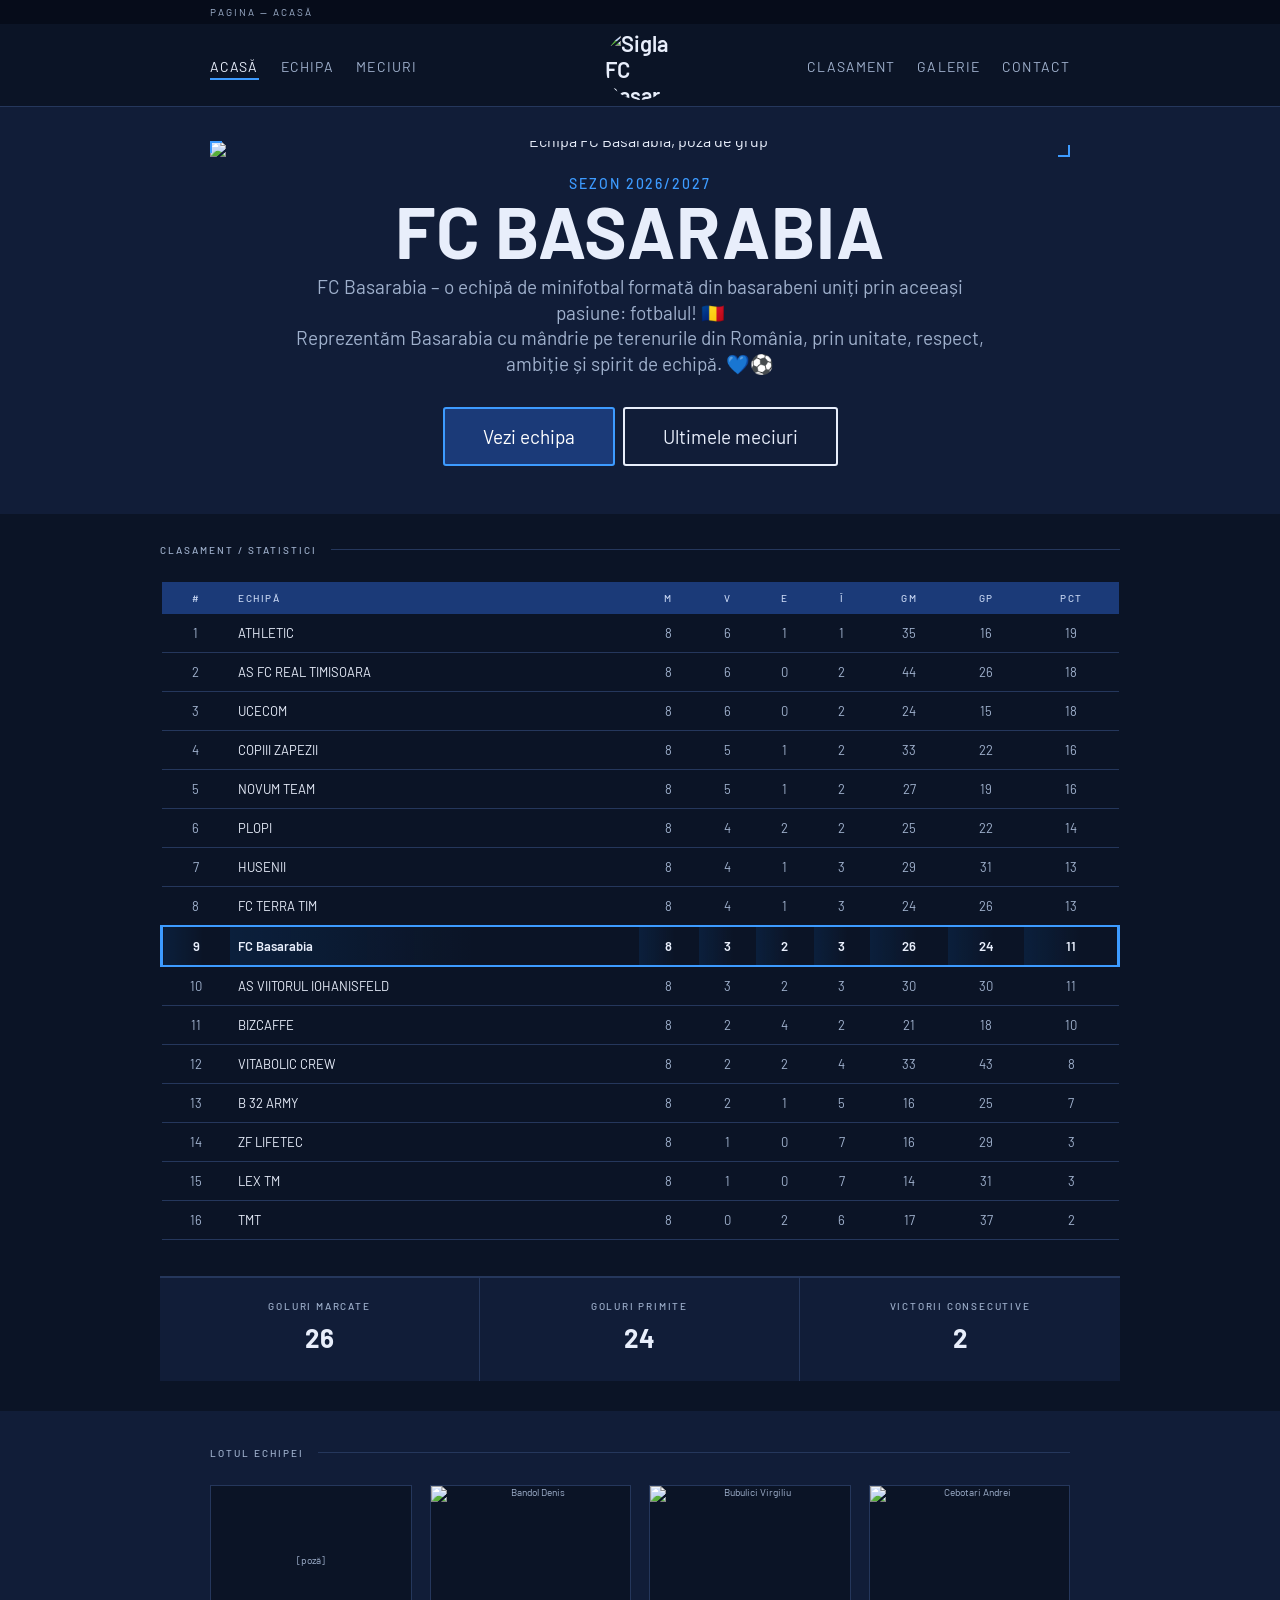
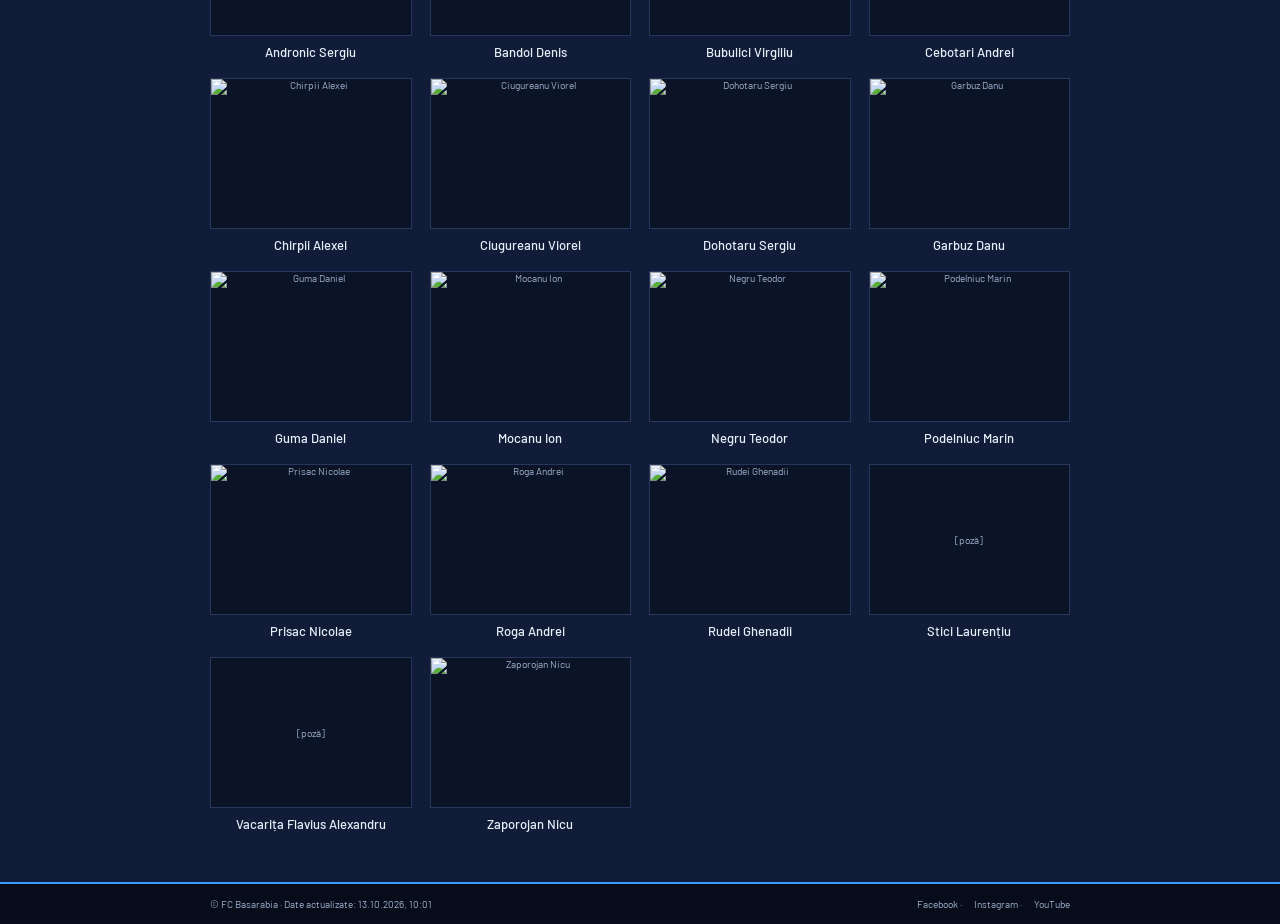
==== index.html @ 9609f5fb "Add files via upload" ====
<!DOCTYPE html>
<html lang="ro">
<head>
<meta charset="utf-8">
<meta name="viewport" content="width=device-width, initial-scale=1, viewport-fit=cover">
<title>FC Basarabia</title>
<link href="https://fonts.googleapis.com/css2?family=Barlow:wght@400;500;600;700&display=swap" rel="stylesheet">
<link rel="stylesheet" href="style.css">
</head>
<body>
<div class="top"><div class="wrap">Pagina — <span id="pn">Acasă</span></div></div>
<header><div class="wrap">
<nav class="l" aria-label="Meniu principal"><a data-n="home" href="#/">Acasă</a><a data-n="echipa" href="#/echipa">Echipa</a><a data-n="meciuri" href="#/meciuri">Meciuri</a></nav>
<a class="brand" href="#/" aria-label="FC Basarabia, pagina Acasă"><img src="img/logo.png" alt="Sigla FC Basarabia"></a>
<nav class="r" aria-label="Meniu secundar"><a data-n="clasament" href="#/clasament">Clasament</a><a data-n="galerie" href="#/galerie">Galerie</a><a data-n="contact" href="#/contact">Contact</a></nav>
</div></header>

<section class="hero" data-p="home"><div class="wrap">
<div class="photo"><img src="img/hero.jpg" alt="Echipa FC Basarabia, poză de grup"></div>
<p class="season">SEZON 2026/2027</p>
<h1>FC Basarabia</h1>
<p class="lead">FC Basarabia – o echipă de minifotbal formată din basarabeni uniți prin aceeași pasiune: fotbalul! 🇷🇴<br>Reprezentăm Basarabia cu mândrie pe terenurile din România, prin unitate, respect, ambiție și spirit de echipă. 💙⚽</p>
<a class="btn p" href="#/echipa">Vezi echipa</a><a class="btn s" href="#/meciuri">Ultimele meciuri</a>
</div></section>

<section class="sec" data-p="home clasament"><div class="wrap" style="max-width:1000px">
<div class="lab">Clasament / Statistici</div>
<div class="scroll"><table><thead><tr><th>#</th><th>ECHIPĂ</th><th>M</th><th>V</th><th>E</th><th>Î</th><th>GM</th><th>GP</th><th>PCT</th></tr></thead><tbody id="tb"></tbody></table></div>
<div class="stats"><div><small>GOLURI MARCATE</small><b id="s-gm">—</b></div><div><small>GOLURI PRIMITE</small><b id="s-gp">—</b></div><div><small>VICTORII CONSECUTIVE</small><b id="s-vc">—</b></div></div>
</div></section>

<section class="sec matches" data-p="meciuri"><div class="wrap" style="max-width:1000px">
<div class="lab">Meciuri / Sezon 2026/2027</div>
<div id="ml"></div>
</div></section>

<section class="squad" data-p="home"><div class="wrap">
<div class="lab">Lotul echipei</div>
<div class="grid" id="gr"></div>
</div></section>

<section class="squad" data-p="echipa"><div class="wrap">
<div class="lab">Lotul echipei</div>
<p class="info" id="ti"></p>
<div id="gp"></div>
</div></section>

<section class="sec" data-p="galerie"><div class="wrap" style="max-width:1000px"><div class="lab">Galerie foto</div><div class="gal" id="gl"></div></div></section>

<section class="sec contact" data-p="contact"><div class="wrap">
<div class="lab">Contact</div>
<h2>Hai în echipă, hai la meci</h2>
<p>Ne găsești pe rețelele sociale. Scrie-ne dacă vrei un meci amical, o colaborare sau doar să ne susții la următorul meci din Liga III-B.</p>
<div class="cg"><a class="cc" href="https://www.facebook.com/fcbasarabia" target="_blank" rel="noopener"><span class="ci"><svg viewBox="0 0 24 24" width="26" height="26" fill="currentColor" aria-hidden="true"><path d="M13.5 22v-8.2h2.8l.5-3.3h-3.3V8.4c0-.9.3-1.6 1.7-1.6H17V3.9c-.3 0-1.3-.1-2.4-.1-2.4 0-4 1.5-4 4.1v2.6H8v3.3h2.6V22h2.9z"/></svg></span><b>Facebook</b><span>/fcbasarabia</span></a><a class="cc" href="https://www.instagram.com/fc__basarabia" target="_blank" rel="noopener"><span class="ci"><svg viewBox="0 0 24 24" width="26" height="26" fill="none" stroke="currentColor" stroke-width="2" aria-hidden="true"><rect x="3" y="3" width="18" height="18" rx="5"/><circle cx="12" cy="12" r="4"/><circle cx="17.5" cy="6.5" r="1.2" fill="currentColor" stroke="none"/></svg></span><b>Instagram</b><span>@fc__basarabia</span></a><a class="cc" href="https://www.youtube.com/@FCBASARABIA" target="_blank" rel="noopener"><span class="ci"><svg viewBox="0 0 24 24" width="26" height="26" fill="currentColor" aria-hidden="true"><path d="M21.6 7.2a2.5 2.5 0 0 0-1.8-1.8C18.2 5 12 5 12 5s-6.2 0-7.8.4A2.5 2.5 0 0 0 2.4 7.2C2 8.8 2 12 2 12s0 3.2.4 4.8a2.5 2.5 0 0 0 1.8 1.8C5.8 19 12 19 12 19s6.2 0 7.8-.4a2.5 2.5 0 0 0 1.8-1.8c.4-1.6.4-4.8.4-4.8s0-3.2-.4-4.8zM10 15V9l5.2 3L10 15z"/></svg></span><b>YouTube</b><span>@FCBASARABIA</span></a></div>
</div></section>

<div class="mo" id="mo" role="dialog" aria-modal="true" aria-labelledby="mn"><div class="bx"><div class="ph" id="mph">[poză]</div><h2 id="mn"></h2><p id="mp"></p><dl><dt>Goluri marcate</dt><dd id="mg"></dd></dl><button id="mc">Închide</button></div></div>
<div class="lb" id="lb" role="dialog" aria-modal="true" aria-label="Galerie foto"><button id="lbx" aria-label="Închide">×</button><button id="lbp" aria-label="Poza anterioară">‹</button><img id="lbi" alt=""><button id="lbn" aria-label="Poza următoare">›</button></div>
<footer><div class="wrap"><span>© FC Basarabia<span id="upd"></span></span><span><a href="https://www.facebook.com/fcbasarabia" target="_blank" rel="noopener">Facebook</a> · <a href="https://www.instagram.com/fc__basarabia" target="_blank" rel="noopener">Instagram</a> · <a href="https://www.youtube.com/@FCBASARABIA" target="_blank" rel="noopener">YouTube</a></span></div></footer>
<script src="data.js"></script>
<script src="script.js"></script>
</body>
</html>
---- style.css ----
:root{color-scheme:dark;--navy:#1b3a78;--blue:#3d9bff;--bg:#111d38;--card:#0b1426;--text:#e8eefb;--muted:#9fb0cc;--line:#25375c;box-sizing:border-box;padding-top:env(safe-area-inset-top,0px);padding-bottom:env(safe-area-inset-bottom,0px)}
*{box-sizing:border-box}html{scroll-behavior:smooth;scroll-padding-top:70px}
body{margin:0;font-family:Barlow,system-ui,sans-serif;background:var(--card);color:var(--text)}
.mono{font-family:'Barlow',sans-serif}
.wrap{max-width:900px;margin:0 auto;padding:0 20px}
.top{background:var(--navy);color:#9db4e0;font:400 10px 'Barlow',sans-serif;letter-spacing:.2em;padding:6px 0;text-transform:uppercase}
header{position:sticky;top:0;background:var(--card);border-bottom:1px solid var(--line);z-index:5}
header .wrap{display:grid;grid-template-columns:1fr auto 1fr;align-items:center;min-height:62px;max-width:900px;padding-top:6px;padding-bottom:6px}
.brand{display:flex;align-items:center;gap:12px;font-weight:600;font-size:22px;color:var(--text);text-decoration:none}
.brand img{width:70px;height:70px;border-radius:50%;display:block}
nav a{font:400 14px 'Barlow',sans-serif;letter-spacing:.08em;text-transform:uppercase;color:var(--muted);text-decoration:none;margin-left:22px;padding-bottom:3px}
nav a:hover,nav a.on{color:var(--text);border-bottom:2px solid var(--blue)}
.hero{background:var(--bg);padding:34px 0 44px;text-align:center}
.photo{position:relative;line-height:0}
.photo img{width:100%;height:auto;display:block}
.photo:before,.photo:after{content:"";position:absolute;width:10px;height:10px;border:2px solid var(--blue)}
.photo:before{top:0;left:0;border-right:0;border-bottom:0}.photo:after{bottom:0;right:0;border-left:0;border-top:0}
.season{font:500 14px 'Barlow',sans-serif;color:var(--blue);letter-spacing:.14em;margin:18px 0 0}
h1{font:700 72px/1 'Barlow',sans-serif;text-transform:uppercase;margin:2px 0 8px;letter-spacing:.01em}
.lead{font-size:19px;line-height:1.35;color:var(--muted);max-width:700px;margin:0 auto 26px}
.btn{display:inline-block;padding:16px 38px;font-size:19px;border-radius:3px;text-decoration:none;border:2px solid var(--navy);margin:4px}
.btn.p{background:var(--navy);color:#fff}.btn.s{color:var(--text);background:transparent;border-color:var(--text)}
.gal{columns:3;column-gap:12px}.gi{display:block;width:100%;margin:0 0 12px;padding:0;border:0;background:var(--bg);cursor:zoom-in;break-inside:avoid}.gi img{width:100%;display:block}.gi:hover img{opacity:.9}.gi:focus-visible{outline:2px solid var(--blue)}
.lb{position:fixed;inset:0;background:rgba(5,12,28,.92);display:none;align-items:center;justify-content:center;z-index:30;padding:16px}.lb.show{display:flex}.lb img{max-width:calc(100% - 120px);max-height:90vh;display:block}.lb button{background:rgba(255,255,255,.14);color:#fff;border:0;font-size:30px;width:48px;height:48px;border-radius:50%;cursor:pointer;position:absolute}#lbp{left:12px}#lbn{right:12px}#lbx{top:12px;right:12px}
@media(max-width:700px){.gal{columns:2}.lb img{max-width:100%}}
.sec{padding:30px 0}[data-p]{display:none}[data-p].show{display:block}
.lab{display:flex;align-items:center;gap:14px;font:500 10px 'Barlow',sans-serif;letter-spacing:.2em;text-transform:uppercase;color:var(--muted);margin-bottom:26px}
.lab:after{content:"";flex:1;height:1px;background:var(--line)}
.scroll{overflow-x:auto}
table{width:100%;border-collapse:collapse;min-width:560px}
th{background:var(--navy);color:#b8c8e8;font:500 10px 'Barlow',sans-serif;letter-spacing:.15em;padding:10px 8px;text-align:center}
th:nth-child(2),td:nth-child(2){text-align:left}
td{padding:11px 8px;border-bottom:1px solid var(--line);font-size:13px;text-align:center;color:var(--muted)}
td:nth-child(2){color:var(--text)}
tr.me td{background:linear-gradient(90deg,rgba(10,132,255,.1),transparent 60%);font-weight:600;color:var(--text)}
tr.me td{border-top:2px solid var(--blue);border-bottom:2px solid var(--blue)}tr.me td:first-child{border-left:3px solid var(--blue)}tr.me td:last-child{border-right:3px solid var(--blue)}
.stats{display:grid;grid-template-columns:repeat(3,1fr);margin-top:36px;background:var(--bg);border-top:2px solid var(--line)}
.stats div{padding:22px 10px 28px;text-align:center;border-right:1px solid var(--line)}.stats div:last-child{border:0}
.stats small{display:block;font:500 10px 'Barlow',sans-serif;letter-spacing:.18em;color:var(--muted);margin-bottom:10px}
.stats b{font-size:26px}
.matches{min-height:200px}
.m{display:grid;grid-template-columns:80px 1fr 64px;gap:12px;align-items:center;padding:13px 0;border-bottom:1px solid var(--line);font-size:15px}
.m small{font:400 11px/1.4 'Barlow',sans-serif;color:var(--muted)}
.m b{font-weight:600}.sc{text-align:center;font:500 15px 'Barlow',sans-serif;padding:5px 0;border-radius:3px;border:1px solid var(--line)}
.sc.V{background:var(--navy);color:#fff;border-color:var(--navy)}.sc.E{background:var(--bg)}.sc.I{color:#b3261e;border-color:#b3261e}
.sc.n{color:var(--muted);font-size:12px}
.sub{font:500 10px 'Barlow',sans-serif;letter-spacing:.18em;text-transform:uppercase;color:var(--muted);margin:26px 0 4px}
.empty{color:var(--muted);padding:20px 0}
.squad{background:var(--bg);padding:36px 0 50px}
.grid{display:grid;grid-template-columns:repeat(4,1fr);gap:18px}
.pl{text-align:center;font-size:12px}
.sub+.grid{margin-bottom:6px}.pl{display:block;width:100%;background:none;border:0;padding:0;font:inherit;color:inherit;cursor:pointer}.pl:hover div,.pl:focus-visible div{border-color:var(--blue)}.pl:focus-visible{outline:2px solid var(--blue);outline-offset:3px}.mo{position:fixed;inset:0;background:rgba(10,31,68,.6);display:none;align-items:center;justify-content:center;padding:20px;z-index:20}.mo.show{display:flex}.bx{background:var(--card);width:100%;max-width:360px;border-top:3px solid var(--blue);padding:20px}.bx .ph{aspect-ratio:1/.75;background:var(--bg);display:grid;place-items:center;color:var(--muted);font:400 11px "Barlow",sans-serif}.bx h2{font:700 34px/1 "Barlow",sans-serif;text-transform:uppercase;margin:16px 0 4px}.bx p{margin:0 0 14px;color:var(--muted);font-size:14px}.bx dl{display:grid;grid-template-columns:1fr auto;margin:0 0 16px;border-top:1px solid var(--line)}.bx dt,.bx dd{margin:0;padding:10px 0;border-bottom:1px solid var(--line);font-size:14px}.bx dd{font-weight:600}.bx button{width:100%;padding:12px;background:var(--navy);color:#fff;border:0;border-radius:3px;font:inherit;cursor:pointer}.pl b{display:block;font-weight:500;font-size:13px}.pl span{display:block;color:var(--muted);font:400 11px "Barlow",sans-serif;min-height:16px;margin-top:2px}.info{color:var(--muted);font-size:14px;line-height:1.7;margin:-8px 0 24px}.info b{color:var(--text);font-weight:500}.pl div img,.bx .ph img{width:100%;height:100%;object-fit:cover;display:block}.pl div{overflow:hidden;aspect-ratio:1/.75;background:var(--card);border:1px solid var(--line);display:grid;place-items:center;color:var(--muted);font:400 10px 'Barlow',sans-serif;margin-bottom:8px}
.contact h2{font:700 44px/1 "Barlow",sans-serif;text-transform:uppercase;margin:0 0 12px}.cg{display:grid;grid-template-columns:repeat(3,1fr);gap:16px;margin-top:28px}.cc{display:flex;flex-direction:column;gap:4px;padding:22px;background:var(--bg);border:1px solid var(--line);border-top:3px solid var(--navy);text-decoration:none;color:var(--text);transition:border-color .15s,transform .15s}.cc:hover,.cc:focus-visible{border-top-color:var(--blue);transform:translateY(-2px)}.cc b{font-weight:600;font-size:18px}.cc>span:last-child{color:var(--muted);font:400 13px "Barlow",sans-serif;overflow-wrap:anywhere}.ci{width:48px;height:48px;border-radius:50%;background:var(--navy);color:#fff;display:grid;place-items:center;margin-bottom:12px}@media(max-width:700px){.cg{grid-template-columns:1fr}}.contact p{color:var(--muted);line-height:1.6;max-width:560px}
.contact a{color:var(--blue)}
footer{background:var(--navy);color:#9db4e0;font:400 10px 'Barlow',sans-serif;border-top:2px solid var(--blue);padding:14px 0 calc(14px + env(safe-area-inset-bottom,0px))}
footer .wrap{display:flex;justify-content:space-between;flex-wrap:wrap;gap:8px}
footer a{color:#9db4e0;text-decoration:none;margin-left:10px}
a:focus-visible{outline:2px solid var(--blue);outline-offset:3px}
@media(max-width:700px){h1{font-size:52px}.lead{font-size:16px}.grid{grid-template-columns:repeat(2,1fr)}nav a{margin-left:12px;font-size:11px}.brand{font-size:17px}.brand img{width:34px;height:34px}.btn{padding:13px 24px;font-size:16px}}
nav.l{justify-self:start}nav.r{justify-self:end}nav.l a{margin:0 22px 0 0}nav.r a{margin:0 0 0 22px}.brand{justify-self:center}
@media(max-width:700px){header .wrap{grid-template-columns:1fr 1fr;grid-template-areas:"b b" "l r";row-gap:4px}.brand{grid-area:b}.brand img{width:56px;height:56px}nav.l{grid-area:l}nav.r{grid-area:r}nav.l a{margin:0 9px 0 0;font-size:11px;letter-spacing:.03em}nav.r a{margin:0 0 0 9px;font-size:11px;letter-spacing:.03em}header .wrap{padding-left:12px;padding-right:12px}}
.top,footer{background:#060c1a}.top,footer,footer a{color:#9fb0cc}.btn.p{border-color:var(--blue)}.sc.I{color:#ff7a70;border-color:#ff7a70}.cc{border-top-color:var(--navy)}.cc:hover,.cc:focus-visible{border-top-color:var(--blue)}th{color:#c7d6f2}.bx button{background:var(--blue);color:#06101f}.lb{background:rgba(2,6,16,.94)}
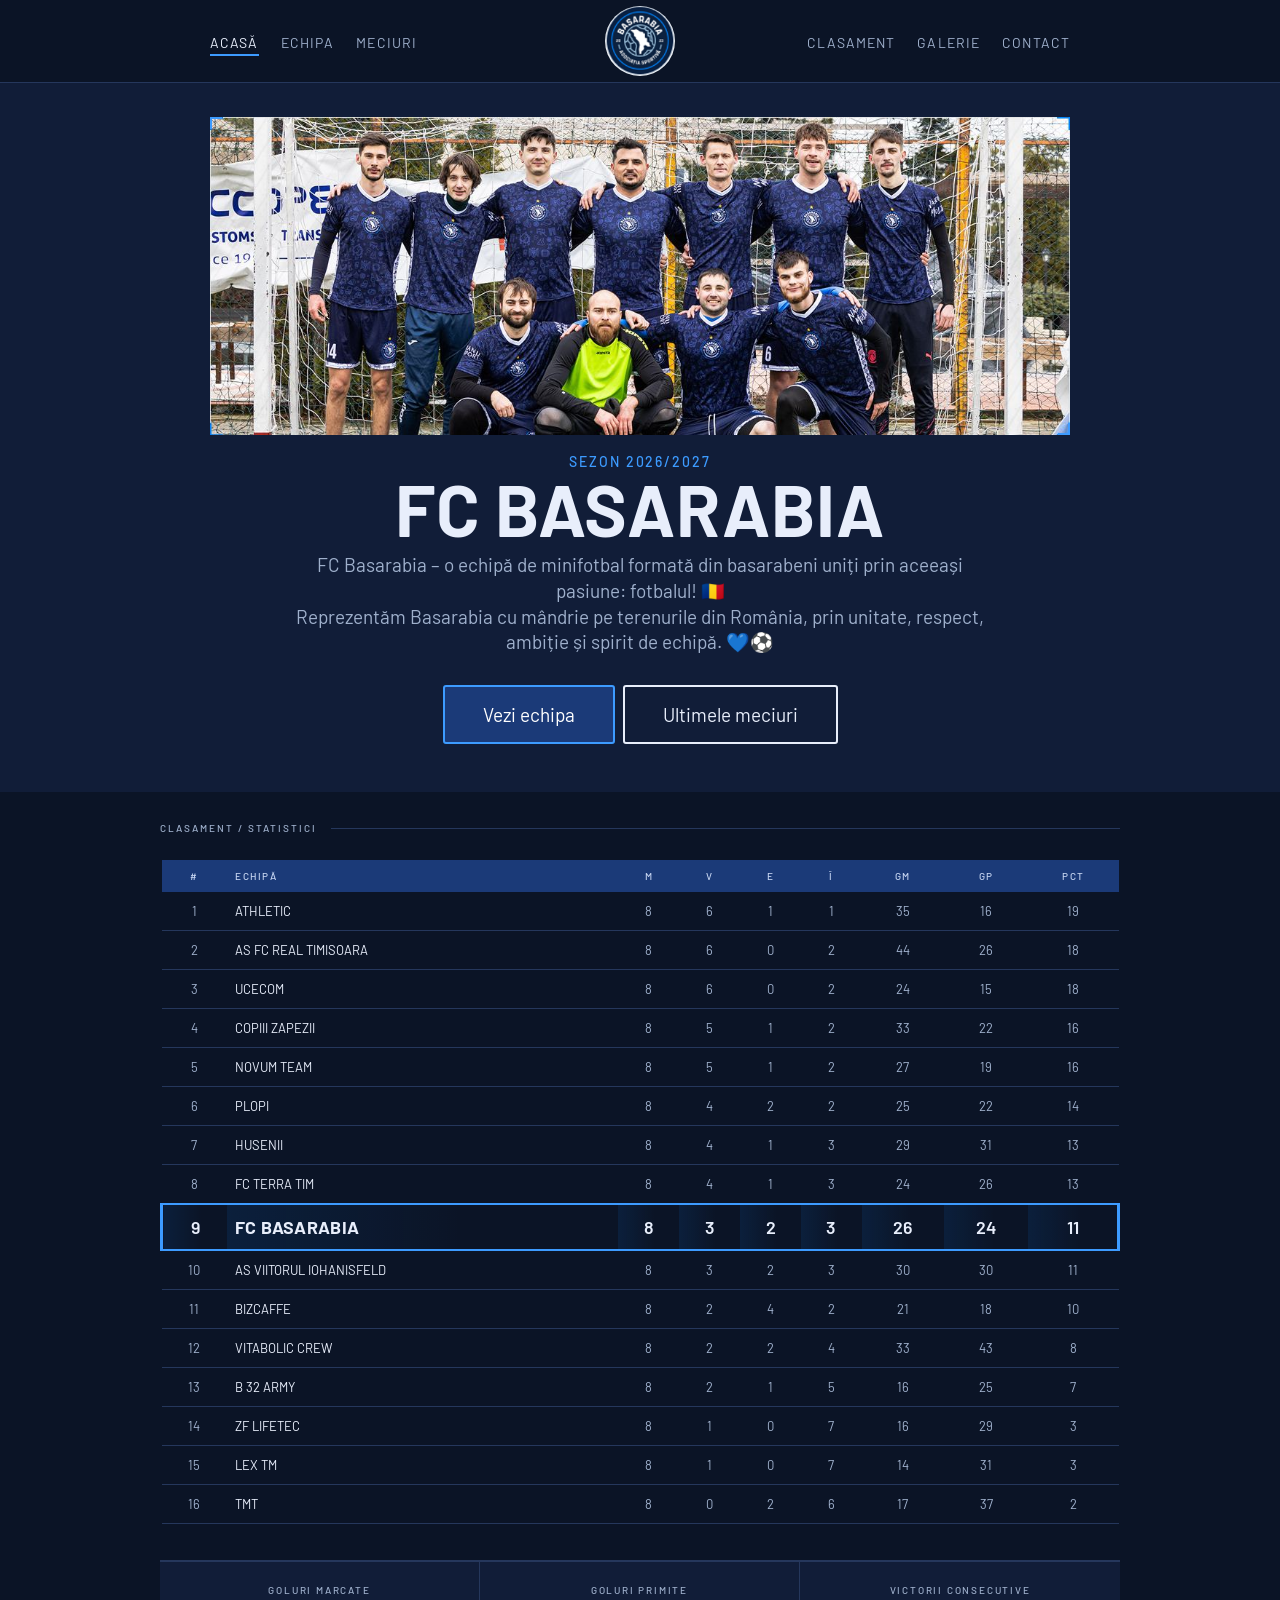
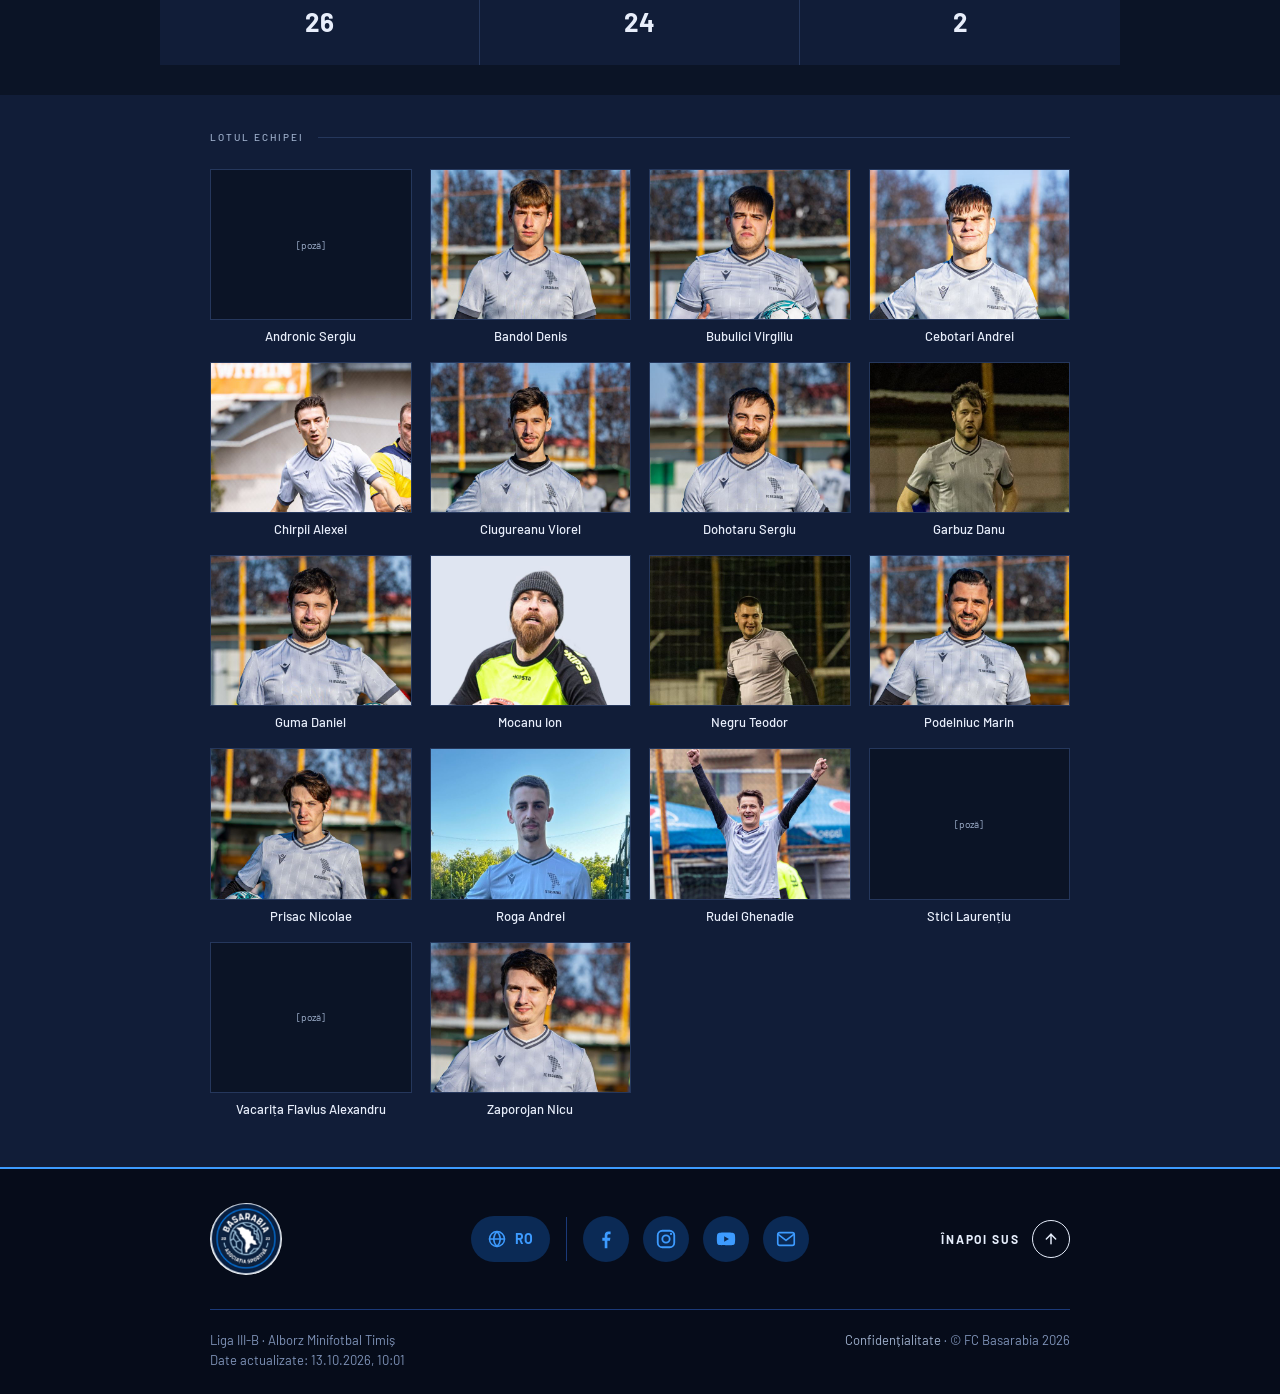
==== commit ce57c4ae: "Add files via upload" ====
--- a/index.html
+++ b/index.html
@@ -8,55 +8,71 @@
 <link rel="stylesheet" href="style.css">
 </head>
 <body>
-<div class="top"><div class="wrap">Pagina — <span id="pn">Acasă</span></div></div>
 <header><div class="wrap">
-<nav class="l" aria-label="Meniu principal"><a data-n="home" href="#/">Acasă</a><a data-n="echipa" href="#/echipa">Echipa</a><a data-n="meciuri" href="#/meciuri">Meciuri</a></nav>
-<a class="brand" href="#/" aria-label="FC Basarabia, pagina Acasă"><img src="img/logo.png" alt="Sigla FC Basarabia"></a>
-<nav class="r" aria-label="Meniu secundar"><a data-n="clasament" href="#/clasament">Clasament</a><a data-n="galerie" href="#/galerie">Galerie</a><a data-n="contact" href="#/contact">Contact</a></nav>
+<nav class="l" aria-label="Meniu principal" data-ta="aria.main"><a data-n="home" href="#/" data-t="nav.home">Acasă</a><a data-n="echipa" href="#/echipa" data-t="nav.team">Echipa</a><a data-n="meciuri" href="#/meciuri" data-t="nav.matches">Meciuri</a></nav>
+<a class="brand" href="#/" aria-label="FC Basarabia, pagina Acasă" data-ta="aria.brand"><img src="img/logo.png" alt="Sigla FC Basarabia" data-talt="alt.logo"></a>
+<nav class="r" aria-label="Meniu secundar" data-ta="aria.second"><a data-n="clasament" href="#/clasament" data-t="nav.standings">Clasament</a><a data-n="galerie" href="#/galerie" data-t="nav.gallery">Galerie</a><a data-n="contact" href="#/contact" data-t="nav.contact">Contact</a></nav>
 </div></header>
 
 <section class="hero" data-p="home"><div class="wrap">
-<div class="photo"><img src="img/hero.jpg" alt="Echipa FC Basarabia, poză de grup"></div>
-<p class="season">SEZON 2026/2027</p>
+<div class="photo"><img src="img/hero.jpg" alt="Echipa FC Basarabia, poză de grup" data-talt="alt.hero"></div>
+<p class="season" data-t="hero.season">SEZON 2026/2027</p>
 <h1>FC Basarabia</h1>
-<p class="lead">FC Basarabia – o echipă de minifotbal formată din basarabeni uniți prin aceeași pasiune: fotbalul! 🇷🇴<br>Reprezentăm Basarabia cu mândrie pe terenurile din România, prin unitate, respect, ambiție și spirit de echipă. 💙⚽</p>
-<a class="btn p" href="#/echipa">Vezi echipa</a><a class="btn s" href="#/meciuri">Ultimele meciuri</a>
+<p class="lead" data-t="hero.lead">FC Basarabia – o echipă de minifotbal formată din basarabeni uniți prin aceeași pasiune: fotbalul! 🇷🇴<br>Reprezentăm Basarabia cu mândrie pe terenurile din România, prin unitate, respect, ambiție și spirit de echipă. 💙⚽</p>
+<a class="btn p" href="#/echipa" data-t="btn.team">Vezi echipa</a><a class="btn s" href="#/meciuri" data-t="btn.matches">Ultimele meciuri</a>
 </div></section>
 
 <section class="sec" data-p="home clasament"><div class="wrap" style="max-width:1000px">
-<div class="lab">Clasament / Statistici</div>
-<div class="scroll"><table><thead><tr><th>#</th><th>ECHIPĂ</th><th>M</th><th>V</th><th>E</th><th>Î</th><th>GM</th><th>GP</th><th>PCT</th></tr></thead><tbody id="tb"></tbody></table></div>
-<div class="stats"><div><small>GOLURI MARCATE</small><b id="s-gm">—</b></div><div><small>GOLURI PRIMITE</small><b id="s-gp">—</b></div><div><small>VICTORII CONSECUTIVE</small><b id="s-vc">—</b></div></div>
+<div class="lab" data-t="lab.standings">Clasament / Statistici</div>
+<div class="scroll"><table><thead><tr><th>#</th><th data-t="th.team">ECHIPĂ</th><th data-t="th.m">M</th><th data-t="th.v">V</th><th data-t="th.e">E</th><th data-t="th.i">Î</th><th data-t="th.gm">GM</th><th data-t="th.gp">GP</th><th data-t="th.pct">PCT</th></tr></thead><tbody id="tb"></tbody></table></div>
+<div class="stats"><div><small data-t="stat.gm">GOLURI MARCATE</small><b id="s-gm">—</b></div><div><small data-t="stat.gp">GOLURI PRIMITE</small><b id="s-gp">—</b></div><div><small data-t="stat.vc">VICTORII CONSECUTIVE</small><b id="s-vc">—</b></div></div>
 </div></section>
 
 <section class="sec matches" data-p="meciuri"><div class="wrap" style="max-width:1000px">
-<div class="lab">Meciuri / Sezon 2026/2027</div>
+<div class="lab" data-t="lab.matches">Meciuri / Sezon 2026/2027</div>
 <div id="ml"></div>
 </div></section>
 
 <section class="squad" data-p="home"><div class="wrap">
-<div class="lab">Lotul echipei</div>
+<div class="lab" data-t="lab.squad">Lotul echipei</div>
 <div class="grid" id="gr"></div>
 </div></section>
 
 <section class="squad" data-p="echipa"><div class="wrap">
-<div class="lab">Lotul echipei</div>
+<div class="lab" data-t="lab.squad">Lotul echipei</div>
 <p class="info" id="ti"></p>
 <div id="gp"></div>
 </div></section>
 
-<section class="sec" data-p="galerie"><div class="wrap" style="max-width:1000px"><div class="lab">Galerie foto</div><div class="gal" id="gl"></div></div></section>
+<section class="sec" data-p="galerie"><div class="wrap" style="max-width:1000px"><div class="lab" data-t="lab.gallery">Galerie foto</div><div class="gal" id="gl"></div></div></section>
 
 <section class="sec contact" data-p="contact"><div class="wrap">
-<div class="lab">Contact</div>
-<h2>Hai în echipă, hai la meci</h2>
-<p>Ne găsești pe rețelele sociale. Scrie-ne dacă vrei un meci amical, o colaborare sau doar să ne susții la următorul meci din Liga III-B.</p>
-<div class="cg"><a class="cc" href="https://www.facebook.com/fcbasarabia" target="_blank" rel="noopener"><span class="ci"><svg viewBox="0 0 24 24" width="26" height="26" fill="currentColor" aria-hidden="true"><path d="M13.5 22v-8.2h2.8l.5-3.3h-3.3V8.4c0-.9.3-1.6 1.7-1.6H17V3.9c-.3 0-1.3-.1-2.4-.1-2.4 0-4 1.5-4 4.1v2.6H8v3.3h2.6V22h2.9z"/></svg></span><b>Facebook</b><span>/fcbasarabia</span></a><a class="cc" href="https://www.instagram.com/fc__basarabia" target="_blank" rel="noopener"><span class="ci"><svg viewBox="0 0 24 24" width="26" height="26" fill="none" stroke="currentColor" stroke-width="2" aria-hidden="true"><rect x="3" y="3" width="18" height="18" rx="5"/><circle cx="12" cy="12" r="4"/><circle cx="17.5" cy="6.5" r="1.2" fill="currentColor" stroke="none"/></svg></span><b>Instagram</b><span>@fc__basarabia</span></a><a class="cc" href="https://www.youtube.com/@FCBASARABIA" target="_blank" rel="noopener"><span class="ci"><svg viewBox="0 0 24 24" width="26" height="26" fill="currentColor" aria-hidden="true"><path d="M21.6 7.2a2.5 2.5 0 0 0-1.8-1.8C18.2 5 12 5 12 5s-6.2 0-7.8.4A2.5 2.5 0 0 0 2.4 7.2C2 8.8 2 12 2 12s0 3.2.4 4.8a2.5 2.5 0 0 0 1.8 1.8C5.8 19 12 19 12 19s6.2 0 7.8-.4a2.5 2.5 0 0 0 1.8-1.8c.4-1.6.4-4.8.4-4.8s0-3.2-.4-4.8zM10 15V9l5.2 3L10 15z"/></svg></span><b>YouTube</b><span>@FCBASARABIA</span></a></div>
+<div class="photo cph"><img src="img/contact.jpg" alt="Echipa FC Basarabia" data-talt="alt.contact"></div>
+<div class="lab" data-t="lab.contact">Contact</div>
+<h2 data-t="contact.h">Hai în echipă, hai la meci</h2>
+<p data-t="contact.p">Ne găsești pe rețelele sociale. Scrie-ne dacă vrei un meci amical, o colaborare sau doar să ne susții la următorul meci din Liga III-B.</p>
+<div class="cg"><a class="cc" href="https://www.facebook.com/fcbasarabia" target="_blank" rel="noopener"><span class="ci"><svg viewBox="0 0 24 24" width="26" height="26" fill="currentColor" aria-hidden="true"><path d="M13.5 22v-8.2h2.8l.5-3.3h-3.3V8.4c0-.9.3-1.6 1.7-1.6H17V3.9c-.3 0-1.3-.1-2.4-.1-2.4 0-4 1.5-4 4.1v2.6H8v3.3h2.6V22h2.9z"/></svg></span><b>Facebook</b><span>/fcbasarabia</span></a><a class="cc" href="https://www.instagram.com/fc__basarabia" target="_blank" rel="noopener"><span class="ci"><svg viewBox="0 0 24 24" width="26" height="26" fill="none" stroke="currentColor" stroke-width="2" aria-hidden="true"><rect x="3" y="3" width="18" height="18" rx="5"/><circle cx="12" cy="12" r="4"/><circle cx="17.5" cy="6.5" r="1.2" fill="currentColor" stroke="none"/></svg></span><b>Instagram</b><span>@fc__basarabia</span></a><a class="cc" href="https://www.youtube.com/@FCBASARABIA" target="_blank" rel="noopener"><span class="ci"><svg viewBox="0 0 24 24" width="26" height="26" fill="currentColor" aria-hidden="true"><path d="M21.6 7.2a2.5 2.5 0 0 0-1.8-1.8C18.2 5 12 5 12 5s-6.2 0-7.8.4A2.5 2.5 0 0 0 2.4 7.2C2 8.8 2 12 2 12s0 3.2.4 4.8a2.5 2.5 0 0 0 1.8 1.8C5.8 19 12 19 12 19s6.2 0 7.8-.4a2.5 2.5 0 0 0 1.8-1.8c.4-1.6.4-4.8.4-4.8s0-3.2-.4-4.8zM10 15V9l5.2 3L10 15z"/></svg></span><b>YouTube</b><span>@FCBASARABIA</span></a></div><a class="fanband" href="https://chat.whatsapp.com/IPc7jmt2gsEHcmtbvJUh1o" target="_blank" rel="noopener"><span class="ci"><svg viewBox="0 0 24 24" width="26" height="26" fill="none" stroke="currentColor" stroke-width="1.8" stroke-linecap="round" stroke-linejoin="round" aria-hidden="true"><path d="M3 10.5v3a1 1 0 0 0 1 1h2.5l8 4.5V5l-8 4.5H4a1 1 0 0 0-1 1z"/><path d="M7.5 14.5l1.2 5h2.6l-1-4.6"/><path d="M18 9.5a3.8 3.8 0 0 1 0 5"/><path d="M20.5 7a7.5 7.5 0 0 1 0 10"/></svg></span><span class="fb-t"><b data-t="fan.h">Fii parte din familia FC Basarabia</b><span data-t="fan.p">Intră în grup, votează favoritul din joc și vino să ne susții pe teren.</span></span><span class="fb-go"><span data-t="fan.b">Vreau în grup</span> <span aria-hidden="true">→</span></span></a>
 </div></section>
 
-<div class="mo" id="mo" role="dialog" aria-modal="true" aria-labelledby="mn"><div class="bx"><div class="ph" id="mph">[poză]</div><h2 id="mn"></h2><p id="mp"></p><dl><dt>Goluri marcate</dt><dd id="mg"></dd></dl><button id="mc">Închide</button></div></div>
-<div class="lb" id="lb" role="dialog" aria-modal="true" aria-label="Galerie foto"><button id="lbx" aria-label="Închide">×</button><button id="lbp" aria-label="Poza anterioară">‹</button><img id="lbi" alt=""><button id="lbn" aria-label="Poza următoare">›</button></div>
-<footer><div class="wrap"><span>© FC Basarabia<span id="upd"></span></span><span><a href="https://www.facebook.com/fcbasarabia" target="_blank" rel="noopener">Facebook</a> · <a href="https://www.instagram.com/fc__basarabia" target="_blank" rel="noopener">Instagram</a> · <a href="https://www.youtube.com/@FCBASARABIA" target="_blank" rel="noopener">YouTube</a></span></div></footer>
+<section class="sec legal" data-p="confidentialitate"><div class="wrap">
+<div class="lab" data-t="priv.lab">Confidențialitate</div>
+<h2 data-t="priv.h">Politica de confidențialitate</h2>
+<p class="lead" data-t="priv.upd">Ultima actualizare: 14 octombrie 2026</p>
+<h3 data-t="priv.h1">Cine suntem</h3>
+<p data-t="priv.p1">Acest site aparține echipei de minifotbal FC Basarabia (Liga III-B, Alborz Minifotbal Timiș) și are rol informativ: prezintă lotul, meciurile, clasamentul și imagini ale echipei.</p>
+<h3 data-t="priv.h2">Ce date publicăm</h3>
+<p data-t="priv.p2">Pe site apar numele jucătorilor și ale staff-ului, pozele acestora, pozițiile pe teren și golurile marcate. Datele sportive (clasament, program, rezultate) provin din paginile publice ale ligii, alborzminifotbal.ro. Pozele și numele sunt publicate cu acordul persoanelor respective.</p>
+<h3 data-t="priv.h3">Ce date NU colectăm</h3>
+<p data-t="priv.p3">Site-ul nu are conturi, formulare, comentarii sau newsletter. Nu folosim instrumente de analiză a vizitelor, reclame sau cookies proprii și nu colectăm date personale ale vizitatorilor.</p>
+<h3 data-t="priv.h4">Servicii externe</h3>
+<p data-t="priv.p4">Fonturile site-ului se încarcă de la Google Fonts, iar pagina este găzduită pe GitHub Pages. Când deschizi site-ul, aceste servicii pot primi adresa ta IP și date tehnice ale browserului, conform politicilor proprii. Linkurile către Facebook, Instagram, YouTube și WhatsApp te duc pe platforme externe, cu propriile reguli de confidențialitate.</p>
+<h3 data-t="priv.h5">Drepturile tale</h3>
+<p data-t="priv.p5">Dacă apari pe site și vrei să îți fie modificate sau șterse numele ori pozele, ne poți scrie la fcbasarabia@gmail.com sau printr-un mesaj pe paginile noastre de <a href="https://www.facebook.com/fcbasarabia" target="_blank" rel="noopener">Facebook</a> sau <a href="https://www.instagram.com/fc__basarabia" target="_blank" rel="noopener">Instagram</a>. Rezolvăm cererea cât mai repede.</p>
+</div></section>
+
+<div class="mo" id="mo" role="dialog" aria-modal="true" aria-labelledby="mn"><div class="bx"><div class="ph" id="mph">[poză]</div><h2 id="mn"></h2><p id="mp"></p><dl><dt data-t="modal.goals">Goluri marcate</dt><dd id="mg"></dd></dl><button id="mc" data-t="modal.close">Închide</button></div></div>
+<div class="lb" id="lb" role="dialog" aria-modal="true" aria-label="Galerie foto" data-ta="aria.gallery"><button id="lbx" aria-label="Închide" data-ta="modal.close">×</button><button id="lbp" aria-label="Poza anterioară" data-ta="aria.prev">‹</button><img id="lbi" alt=""><button id="lbn" aria-label="Poza următoare" data-ta="aria.next">›</button></div>
+<footer class="ft"><div class="wrap"><div class="ft-row"><a class="ft-logo" href="#/" aria-label="Acasă"><img src="img/logo.png" alt="FC Basarabia" width="96" height="96"></a><div class="ft-soc"><div class="lang" id="lang"><button type="button" class="lang-b" id="lang-b" aria-haspopup="true" aria-expanded="false" aria-label="Limba" data-ta="ft.lang"><svg viewBox="0 0 24 24" width="20" height="20" fill="none" stroke="currentColor" stroke-width="1.8" stroke-linecap="round" stroke-linejoin="round" aria-hidden="true"><circle cx="12" cy="12" r="9"/><path d="M3 12h18"/><path d="M12 3c2.6 2.7 3.9 5.7 3.9 9s-1.3 6.3-3.9 9c-2.6-2.7-3.9-5.7-3.9-9S9.4 5.7 12 3z"/></svg><span id="lang-c">RO</span></button><ul class="lang-m" id="lang-m" hidden><li><button type="button" data-l="ro">Română</button></li><li><button type="button" data-l="en">English</button></li><li><button type="button" data-l="ru">Русский</button></li></ul></div><span class="lang-sep" aria-hidden="true"></span><a href="https://www.facebook.com/fcbasarabia" target="_blank" rel="noopener" aria-label="Facebook"><svg viewBox="0 0 24 24" width="22" height="22" fill="currentColor" aria-hidden="true"><path d="M13.5 22v-8.2h2.8l.5-3.3h-3.3V8.4c0-.9.3-1.6 1.7-1.6H17V3.9c-.3 0-1.3-.1-2.4-.1-2.4 0-4 1.5-4 4.1v2.6H8v3.3h2.6V22h2.9z"/></svg></a><a href="https://www.instagram.com/fc__basarabia" target="_blank" rel="noopener" aria-label="Instagram"><svg viewBox="0 0 24 24" width="22" height="22" fill="none" stroke="currentColor" stroke-width="2" aria-hidden="true"><rect x="3" y="3" width="18" height="18" rx="5"/><circle cx="12" cy="12" r="4"/><circle cx="17.5" cy="6.5" r="1.2" fill="currentColor" stroke="none"/></svg></a><a href="https://www.youtube.com/@FCBASARABIA" target="_blank" rel="noopener" aria-label="YouTube"><svg viewBox="0 0 24 24" width="22" height="22" fill="currentColor" aria-hidden="true"><path d="M21.6 7.2a2.5 2.5 0 0 0-1.8-1.8C18.2 5 12 5 12 5s-6.2 0-7.8.4A2.5 2.5 0 0 0 2.4 7.2C2 8.8 2 12 2 12s0 3.2.4 4.8a2.5 2.5 0 0 0 1.8 1.8C5.8 19 12 19 12 19s6.2 0 7.8-.4a2.5 2.5 0 0 0 1.8-1.8c.4-1.6.4-4.8.4-4.8s0-3.2-.4-4.8zM10 15V9l5.2 3L10 15z"/></svg></a><a href="https://mail.google.com/mail/?view=cm&fs=1&to=fcbasarabia@gmail.com" target="_blank" rel="noopener" aria-label="fcbasarabia@gmail.com"><svg viewBox="0 0 24 24" width="22" height="22" fill="none" stroke="currentColor" stroke-width="1.8" stroke-linecap="round" stroke-linejoin="round" aria-hidden="true"><rect x="3" y="5" width="18" height="14" rx="2"/><path d="m3.5 7 8.5 6.5L20.5 7"/></svg></a></div><a class="ft-top" href="#/" onclick="window.scrollTo({top:0,behavior:'smooth'});return false"><span data-t="ft.top">Înapoi sus</span> <span class="ft-arr" aria-hidden="true"><svg viewBox="0 0 24 24" width="20" height="20" fill="none" stroke="currentColor" stroke-width="2.2" stroke-linecap="round" stroke-linejoin="round" aria-hidden="true"><path d="M12 19V5"/><path d="m5 12 7-7 7 7"/></svg></span></a></div><div class="ft-bot"><span>Liga III-B · Alborz Minifotbal Timiș<span id="upd"></span></span><span><a href="#/confidentialitate" data-t="ft.priv">Confidențialitate</a> · © FC Basarabia 2026</span></div></div></footer>
 <script src="data.js"></script>
 <script src="script.js"></script>
 </body>
--- a/style.css
+++ b/style.css
@@ -60,3 +60,23 @@
 nav.l{justify-self:start}nav.r{justify-self:end}nav.l a{margin:0 22px 0 0}nav.r a{margin:0 0 0 22px}.brand{justify-self:center}
 @media(max-width:700px){header .wrap{grid-template-columns:1fr 1fr;grid-template-areas:"b b" "l r";row-gap:4px}.brand{grid-area:b}.brand img{width:56px;height:56px}nav.l{grid-area:l}nav.r{grid-area:r}nav.l a{margin:0 9px 0 0;font-size:11px;letter-spacing:.03em}nav.r a{margin:0 0 0 9px;font-size:11px;letter-spacing:.03em}header .wrap{padding-left:12px;padding-right:12px}}
 .top,footer{background:#060c1a}.top,footer,footer a{color:#9fb0cc}.btn.p{border-color:var(--blue)}.sc.I{color:#ff7a70;border-color:#ff7a70}.cc{border-top-color:var(--navy)}.cc:hover,.cc:focus-visible{border-top-color:var(--blue)}th{color:#c7d6f2}.bx button{background:var(--blue);color:#06101f}.lb{background:rgba(2,6,16,.94)}
+.sec.contact{padding:64px 0 90px;min-height:calc(100vh - 190px)}.contact h2{font-size:64px;margin-bottom:18px}.contact p{font-size:18px;max-width:720px}.cg{gap:24px;margin-top:44px}.cc{padding:40px 28px;gap:6px}.ci{margin-bottom:12px}.cc b{font-size:26px}.cc>span:last-child{font-size:16px}@media(max-width:700px){.sec.contact{padding:40px 0 60px;min-height:0}.contact h2{font-size:40px}.contact p{font-size:16px}.cg{margin-top:28px;gap:16px}.cc{padding:28px 22px}}
+tr.me td{font-size:1.12em}tr.me td:nth-child(2){text-transform:uppercase;font-weight:700;letter-spacing:.02em}
+footer.ft{padding:56px 0 calc(40px + env(safe-area-inset-bottom,0px));border-top:2px solid var(--blue);background:#060c1a}footer.ft .wrap{display:flex;flex-direction:column;align-items:center;gap:28px;text-align:center}footer.ft a{margin:0}.ft-top{align-self:flex-end;font:600 12px 'Barlow',sans-serif;letter-spacing:.14em;text-transform:uppercase;color:#c7d6f2}.ft-top:hover{color:var(--blue)}.ft-logo img{border-radius:50%;display:block;width:96px;height:96px;object-fit:contain}.ft-soc{display:flex;gap:14px}.ft-soc a{width:46px;height:46px;border-radius:50%;border:1px solid var(--navy);display:grid;place-items:center;color:#c7d6f2;transition:background .15s,border-color .15s,color .15s}.ft-soc a:hover,.ft-soc a:focus-visible{background:var(--blue);border-color:var(--blue);color:#06101f}.ft-nav{display:flex;flex-wrap:wrap;justify-content:center;gap:10px 28px;padding-top:24px;border-top:1px solid var(--navy);width:100%;max-width:760px}.ft-nav a{font:500 13px 'Barlow',sans-serif;letter-spacing:.1em;text-transform:uppercase;color:#c7d6f2}.ft-nav a:hover{color:var(--blue)}.ft-legal{font:400 11px 'Barlow',sans-serif;color:#7f93b8}@media(max-width:700px){footer.ft{padding-top:40px}.ft-top{align-self:center}.ft-nav{gap:10px 20px}}
+footer.ft{padding:34px 0 calc(26px + env(safe-area-inset-bottom,0px))}footer.ft .wrap{display:block;text-align:left}.ft-row{display:grid;grid-template-columns:1fr auto 1fr;align-items:center;gap:16px}.ft-logo img{width:72px;height:72px}.ft-logo{justify-self:start}.ft-soc a{background:#0b2a55;border:0;color:var(--blue)}.ft-soc a:hover,.ft-soc a:focus-visible{background:var(--blue);color:#06101f}.ft-top{justify-self:end;align-self:center;display:flex;align-items:center;gap:12px;color:#fff}.ft-arr{width:36px;height:36px;border:1.5px solid #fff;border-radius:50%;display:grid;place-items:center;font-size:18px;line-height:1}.ft-top:hover .ft-arr{border-color:var(--blue);color:var(--blue)}.ft-bot{display:flex;justify-content:space-between;flex-wrap:wrap;gap:8px;margin-top:34px;padding-top:22px;border-top:1px solid var(--navy);font:400 13px 'Barlow',sans-serif;color:#7f93b8}@media(max-width:700px){.ft-row{grid-template-columns:1fr 1fr;grid-template-areas:'logo top' 'soc soc'}.ft-logo{grid-area:logo}.ft-top{grid-area:top}.ft-soc{grid-area:soc;justify-content:center;flex-wrap:wrap}.ft-bot{flex-direction:column;align-items:center;text-align:center}}
+.legal h2{font:700 44px/1 'Barlow',sans-serif;text-transform:uppercase;margin:0 0 12px}.legal h3{font:600 18px 'Barlow',sans-serif;margin:30px 0 8px}.legal p{color:var(--muted);line-height:1.7;max-width:720px;margin:0 0 8px}.legal .lead{font-size:13px}.legal a{color:var(--blue)}.ft-bot a{color:#9fb0cc;text-decoration:none}.ft-bot a:hover{color:var(--blue)}@media(max-width:700px){.legal h2{font-size:34px}}
+.ft-top{gap:14px;font:700 13px 'Barlow',sans-serif;letter-spacing:.16em;color:#e6eefc}.ft-arr{width:46px;height:46px;border:0;background:#0b2a55;color:var(--blue);font-size:0;transition:background .15s,color .15s,transform .15s}.ft-top:hover .ft-arr,.ft-top:focus-visible .ft-arr{background:var(--blue);color:#06101f;border:0;transform:translateY(-3px)}.ft-top:hover{color:#fff}
+.ft-arr{background:transparent;border:1.5px solid #e6eefc;color:#e6eefc;border-radius:50%}.ft-top:hover .ft-arr,.ft-top:focus-visible .ft-arr{background:transparent;border:1.5px solid var(--blue);color:var(--blue);transform:translateY(-3px)}.ft-top:hover{color:var(--blue)}
+.ft-arr{width:38px;height:38px}.ft-arr svg{width:16px;height:16px}.ft-top{font-size:12px;gap:12px}
+.ft-soc{align-items:center;position:relative}.lang{position:relative}.lang-b{display:flex;align-items:center;gap:8px;height:46px;padding:0 16px;border-radius:23px;border:0;background:#0b2a55;color:var(--blue);font:700 14px 'Barlow',sans-serif;letter-spacing:.04em;cursor:pointer;transition:background .15s,color .15s}.lang-b:hover,.lang-b:focus-visible,.lang-b[aria-expanded=true]{background:var(--blue);color:#06101f}
+.lang-sep{width:1px;height:44px;background:var(--navy);margin:0 2px}
+.lang-m{position:absolute;bottom:calc(100% + 10px);left:0;min-width:150px;margin:0;padding:6px;list-style:none;background:#0b1426;border:1px solid var(--navy);border-radius:12px;box-shadow:0 10px 30px rgba(0,0,0,.5);z-index:30}.lang-m[hidden]{display:none}
+.lang-m button{display:block;width:100%;text-align:left;background:none;border:0;color:#c7d6f2;font:500 15px 'Barlow',sans-serif;padding:10px 12px;border-radius:8px;cursor:pointer}.lang-m button:hover,.lang-m button:focus-visible{background:#0b2a55;color:#fff}.lang-m button[aria-current=true]{color:var(--blue);font-weight:700}
+@media(max-width:700px){.lang-sep{display:none}.lang-m{left:50%;transform:translateX(-50%)}}
+.fan{display:inline-flex;align-items:center;gap:10px;height:42px;padding:0 20px;border-radius:21px;border:1.5px solid #25d366;color:#25d366;text-decoration:none;font:700 13px 'Barlow',sans-serif;letter-spacing:.06em;text-transform:uppercase;transition:background .15s,color .15s}.fan:hover,.fan:focus-visible{background:#25d366;color:#06101f}.ft-bot .fan{color:#25d366}.ft-bot .fan:hover{color:#06101f}@media(max-width:700px){.ft-bot{gap:16px}}
+@media(min-width:701px){.ft-bot{display:grid;grid-template-columns:1fr auto 1fr;align-items:center;gap:20px}.ft-bot>span:last-child{text-align:right}}
+@media(min-width:701px){.ft-bot{display:flex;justify-content:space-between;align-items:flex-start}}.ft-fan{display:flex;justify-content:center;margin-top:30px}.ft-fan .fan{height:48px;padding:0 30px;border-radius:24px;font-size:14px;background:rgba(37,211,102,.08)}.ft-bot #upd{display:block;margin:4px 0 0}.ft-bot>span:last-child{text-align:right}@media(max-width:700px){.ft-bot>span:last-child{text-align:center}.ft-fan{margin-top:24px}}
+.ft-soc a.tip{position:relative}.ft-soc a.tip::after{content:attr(data-tip);position:absolute;bottom:calc(100% + 10px);left:50%;transform:translate(-50%,4px);white-space:nowrap;background:#0b1426;color:#e6eefc;border:1px solid var(--navy);border-radius:8px;padding:7px 12px;font:600 12px 'Barlow',sans-serif;letter-spacing:.04em;opacity:0;pointer-events:none;transition:opacity .15s,transform .15s;z-index:30}.ft-soc a.tip:hover::after,.ft-soc a.tip:focus-visible::after{opacity:1;transform:translate(-50%,0)}
+.fanband{display:flex;align-items:center;gap:22px;margin-top:24px;padding:26px 28px;background:var(--bg);border:1px solid var(--line);border-top:3px solid var(--navy);text-decoration:none;color:var(--text);transition:border-color .15s,transform .15s}.fanband:hover,.fanband:focus-visible{border-top-color:var(--blue);transform:translateY(-2px)}.fanband .ci{margin:0;flex:none}.fb-t{display:flex;flex-direction:column;gap:4px;flex:1}.fb-t b{font:600 22px 'Barlow',sans-serif;color:var(--text)}.fb-t span{color:var(--muted);font-size:15px;line-height:1.5}.fb-go{flex:none;display:inline-flex;gap:8px;align-items:center;font:700 13px 'Barlow',sans-serif;letter-spacing:.1em;text-transform:uppercase;color:var(--blue);border:1.5px solid var(--blue);border-radius:22px;padding:11px 20px;transition:background .15s,color .15s}.fanband:hover .fb-go{background:var(--blue);color:#06101f}@media(max-width:700px){.fanband{flex-direction:column;align-items:flex-start;gap:14px;padding:22px}.fb-go{align-self:stretch;justify-content:center}}
+.cph{margin-bottom:34px}@media(max-width:700px){.cph{margin-bottom:24px}}
+.gal{columns:auto;display:grid;grid-template-columns:repeat(3,1fr);gap:12px}.gi{margin:0;aspect-ratio:3/2;overflow:hidden}.gi img{height:100%;object-fit:cover;transition:transform .3s}.gi:hover img{opacity:1;transform:scale(1.04)}@media(max-width:700px){.gal{grid-template-columns:repeat(2,1fr);gap:8px}}
